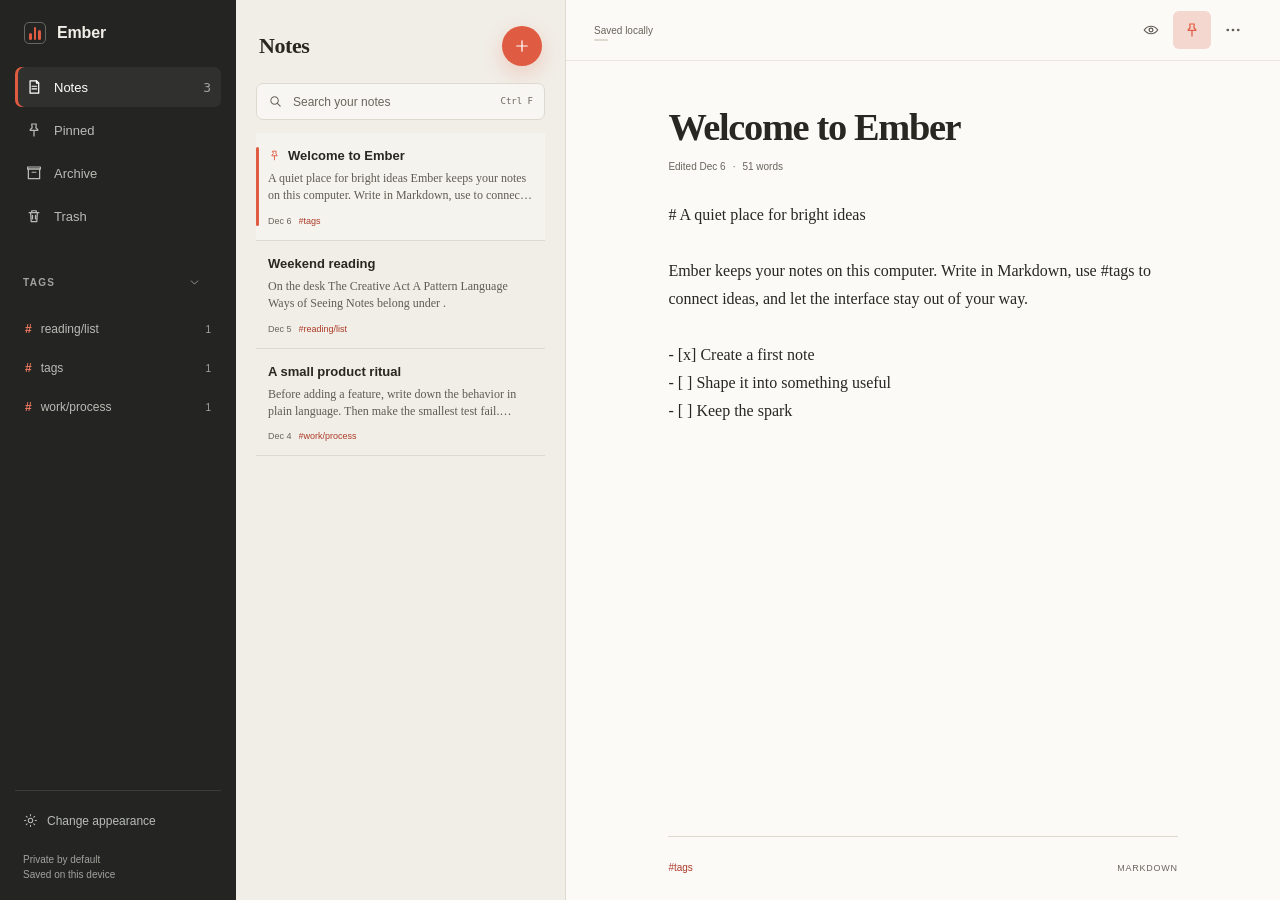
==== ui/index.html @ 850fc56f "Build Ember Notes Tauri desktop app" ====
<!doctype html>
<html lang="en" data-theme="light">
  <head>
    <meta charset="UTF-8">
    <meta name="viewport" content="width=device-width, initial-scale=1.0">
    <meta name="color-scheme" content="light dark">
    <meta name="theme-color" content="#242523">
    <title>Ember Notes</title>
    <link rel="stylesheet" href="./styles.css">
  </head>
  <body>
    <svg class="svg-defs" aria-hidden="true">
      <symbol id="i-note" viewBox="0 0 24 24"><path d="M6.75 3.75h8.5l3 3v13.5H6.75z"/><path d="M15.25 3.75v3h3M9.5 11h6M9.5 14.5h6"/></symbol>
      <symbol id="i-pin" viewBox="0 0 24 24"><path d="m9 4 6 0-.5 5 2.5 2.5v1H7v-1L9.5 9zM12 12.5V20"/></symbol>
      <symbol id="i-archive" viewBox="0 0 24 24"><path d="M4.5 6.5h15v13h-15zM3.5 4h17v3h-17zM9.5 11h5"/></symbol>
      <symbol id="i-trash" viewBox="0 0 24 24"><path d="M5.5 7.5h13M9 7.5V5h6v2.5M7.5 7.5l.8 12h7.4l.8-12M10 11v5M14 11v5"/></symbol>
      <symbol id="i-search" viewBox="0 0 24 24"><circle cx="10.5" cy="10.5" r="6"/><path d="m15 15 4.5 4.5"/></symbol>
      <symbol id="i-plus" viewBox="0 0 24 24"><path d="M12 5v14M5 12h14"/></symbol>
      <symbol id="i-chevron" viewBox="0 0 24 24"><path d="m9 6 6 6-6 6"/></symbol>
      <symbol id="i-eye" viewBox="0 0 24 24"><path d="M3 12s3.5-5 9-5 9 5 9 5-3.5 5-9 5-9-5-9-5z"/><circle cx="12" cy="12" r="2.5"/></symbol>
      <symbol id="i-edit" viewBox="0 0 24 24"><path d="M5 19h4l10-10-4-4L5 15zM13.5 6.5l4 4"/></symbol>
      <symbol id="i-more" viewBox="0 0 24 24"><circle cx="5" cy="12" r="1"/><circle cx="12" cy="12" r="1"/><circle cx="19" cy="12" r="1"/></symbol>
      <symbol id="i-sun" viewBox="0 0 24 24"><circle cx="12" cy="12" r="3.5"/><path d="M12 2.5v2M12 19.5v2M2.5 12h2M19.5 12h2M5.3 5.3l1.4 1.4M17.3 17.3l1.4 1.4M18.7 5.3l-1.4 1.4M6.7 17.3l-1.4 1.4"/></symbol>
    </svg>

    <main class="app-shell" data-mobile-pane="list">
      <aside class="library" aria-label="Library">
        <div class="brand-row">
          <div class="brand-mark" aria-hidden="true"><span></span><span></span><span></span></div>
          <strong>Ember</strong>
        </div>

        <nav class="collection-nav" aria-label="Note collections">
          <button class="nav-item is-active" data-collection="notes" aria-label="Notes" title="Notes"><svg><use href="#i-note"></use></svg><span>Notes</span><kbd id="notes-count">0</kbd></button>
          <button class="nav-item" data-collection="pinned" aria-label="Pinned notes" title="Pinned notes"><svg><use href="#i-pin"></use></svg><span>Pinned</span></button>
          <button class="nav-item" data-collection="archive" aria-label="Archived notes" title="Archived notes"><svg><use href="#i-archive"></use></svg><span>Archive</span></button>
          <button class="nav-item" data-collection="trash" aria-label="Trash" title="Trash"><svg><use href="#i-trash"></use></svg><span>Trash</span></button>
        </nav>

        <div class="section-label"><span>Tags</span><button class="plain-icon" id="clear-tag" title="Show all tags" aria-label="Show all tags"><svg><use href="#i-chevron"></use></svg></button></div>
        <nav class="tag-nav" id="tag-nav" aria-label="Tags"></nav>

        <div class="library-footer">
          <button class="theme-button" id="theme-toggle"><svg><use href="#i-sun"></use></svg><span>Change appearance</span></button>
          <p>Private by default<br><span>Saved on this device</span></p>
        </div>
      </aside>

      <section class="note-browser" aria-label="Notes">
        <header class="browser-header">
          <div class="browser-heading">
            <button class="mobile-library" id="open-library" aria-label="Open library"><svg><use href="#i-chevron"></use></svg></button>
            <div>
            <h1 id="collection-title">Notes</h1>
            </div>
          </div>
          <button class="new-note" id="new-note" title="New note (Ctrl+N)" aria-label="Create a new note"><svg><use href="#i-plus"></use></svg></button>
        </header>
        <label class="search-box">
          <svg><use href="#i-search"></use></svg>
          <input id="search-input" type="search" placeholder="Search your notes" autocomplete="off" spellcheck="false">
          <kbd>Ctrl F</kbd>
        </label>
        <div class="active-filter" id="active-filter" hidden></div>
        <div class="note-list" id="note-list" aria-label="Note results"></div>
        <div class="empty-list" id="empty-list" hidden>
          <span class="empty-spark" aria-hidden="true"></span>
          <h2>Nothing here yet</h2>
          <p>Your next thought has plenty of room.</p>
        </div>
      </section>

      <article class="editor-pane" aria-label="Editor">
        <header class="editor-toolbar">
          <button class="mobile-back" id="editor-back"><svg><use href="#i-chevron"></use></svg><span>Notes</span></button>
          <div class="save-feedback">
            <p class="save-status" aria-live="polite"><span id="save-label">Saved locally</span></p>
            <div class="save-error" id="save-error" role="alert" hidden><span>Save failed.</span><button id="retry-save">Retry</button></div>
          </div>
          <div class="toolbar-actions">
            <button class="icon-button" id="preview-toggle" title="Toggle preview" aria-label="Toggle Markdown preview"><svg><use href="#i-eye"></use></svg></button>
            <button class="icon-button" id="pin-note" title="Pin note" aria-label="Pin current note"><svg><use href="#i-pin"></use></svg></button>
            <div class="menu-wrap">
              <button class="icon-button" id="more-menu-button" title="More note actions" aria-label="More note actions" aria-expanded="false"><svg><use href="#i-more"></use></svg></button>
              <div class="action-menu" id="action-menu" hidden>
                <button id="archive-note"><svg><use href="#i-archive"></use></svg><span>Move to archive</span></button>
                <button id="trash-note" class="danger"><svg><use href="#i-trash"></use></svg><span>Move to trash</span></button>
                <button id="restore-note"><svg><use href="#i-note"></use></svg><span>Restore note</span></button>
              </div>
            </div>
          </div>
        </header>

        <div class="editor-empty" id="editor-empty" hidden>
          <div class="paper-glyph"><span></span></div>
          <h2>Select a note</h2>
          <p>Choose something from the list, or start a fresh page.</p>
          <button id="empty-new-note">Write a new note</button>
        </div>

        <div class="editor-document" id="editor-document">
          <input class="title-input" id="title-input" value="" placeholder="Untitled note" aria-label="Note title" maxlength="500">
          <div class="note-meta"><span id="note-date"></span><span aria-hidden="true">·</span><span id="word-count">0 words</span></div>
          <textarea class="body-input" id="body-input" placeholder="Begin with a thought…" aria-label="Note body" spellcheck="true"></textarea>
          <div class="markdown-preview" id="markdown-preview" hidden></div>
          <footer class="editor-footer"><div id="note-tags" class="note-tags"></div><span>Markdown</span></footer>
        </div>
      </article>
    </main>

    <div class="toast" id="toast" role="status" aria-live="polite"></div>
    <script type="module" src="./app.js"></script>
  </body>
</html>
---- ui/styles.css ----
:root {
  font-family: Inter, ui-sans-serif, -apple-system, BlinkMacSystemFont, "Segoe UI", sans-serif;
  color: #282721;
  background: #f1eee7;
  font-synthesis: none;
  --rail: #242523;
  --rail-raised: #30312e;
  --rail-muted: #b9bbb4;
  --rail-subtle: #a1a39c;
  --paper: #f1eee7;
  --canvas: #fbfaf7;
  --ink: #282721;
  --muted: #5f5c55;
  --faint: #69655d;
  --rule: #ded9cf;
  --ember: #df5b42;
  --ember-text: #ad3b29;
  --ember-soft: #f4d7cf;
  --focus: #e27560;
  --shadow: 0 18px 45px rgba(43, 37, 29, 0.08);
}

[data-theme="dark"] {
  --paper: #292a27;
  --canvas: #20211f;
  --ink: #ece8df;
  --muted: #a9a59c;
  --faint: #b7b3aa;
  --rule: #3b3d39;
  --ember-soft: #53332c;
  --ember-text: #f18a75;
  --shadow: none;
}

* { box-sizing: border-box; }
html, body { width: 100%; height: 100%; margin: 0; overflow: hidden; }
button, input, textarea { font: inherit; }
button { color: inherit; }
button:focus-visible, input:focus-visible, textarea:focus-visible { outline: 2px solid var(--focus); outline-offset: 2px; }
.svg-defs { position: absolute; width: 0; height: 0; }
svg { width: 18px; height: 18px; fill: none; stroke: currentColor; stroke-width: 1.65; stroke-linecap: round; stroke-linejoin: round; }

.app-shell { display: grid; grid-template-columns: 236px 330px minmax(420px, 1fr); height: 100%; min-height: 0; }
.library { display: flex; flex-direction: column; min-width: 0; padding: 22px 15px 18px; color: #f1eee7; background: var(--rail); }
.brand-row { display: flex; align-items: center; gap: 11px; padding: 0 9px 23px; font-size: 16px; letter-spacing: -0.01em; }
.brand-mark { position: relative; display: flex; align-items: flex-end; gap: 2px; width: 22px; height: 22px; padding: 3px 4px; border: 1px solid #666861; border-radius: 5px; }
.brand-mark span { width: 3px; border-radius: 2px; background: var(--ember); }
.brand-mark span:nth-child(1) { height: 7px; }
.brand-mark span:nth-child(2) { height: 13px; }
.brand-mark span:nth-child(3) { height: 10px; }
.collection-nav, .tag-nav { display: grid; gap: 3px; }
.nav-item, .tag-item, .theme-button { display: flex; align-items: center; width: 100%; border: 0; background: transparent; color: var(--rail-muted); cursor: pointer; text-align: left; }
.nav-item { gap: 11px; min-height: 40px; padding: 0 10px; border-radius: 7px; font-size: 13px; }
.nav-item:hover, .nav-item.is-active, .tag-item:hover, .tag-item.is-active { color: #fff; background: var(--rail-raised); }
.nav-item.is-active { box-shadow: inset 3px 0 var(--ember); }
.nav-item kbd { margin-left: auto; border: 0; background: none; color: var(--rail-subtle); font: 11px/1 inherit; }
.section-label { display: flex; align-items: center; justify-content: space-between; margin: 27px 8px 10px; color: var(--rail-subtle); font-size: 10px; font-weight: 700; letter-spacing: 0.13em; text-transform: uppercase; }
.plain-icon { display: grid; place-items: center; width: 38px; height: 38px; padding: 0; border: 0; background: none; color: var(--rail-subtle); cursor: pointer; }
.plain-icon svg { width: 13px; height: 13px; transform: rotate(90deg); }
.tag-nav { overflow: auto; min-height: 0; }
.tag-item { gap: 9px; min-height: 36px; padding: 0 10px; border-radius: 6px; font-size: 12px; }
.tag-item::before { content: "#"; color: #f07861; font-weight: 600; }
.tag-item span:last-child { margin-left: auto; color: var(--rail-subtle); font-size: 10px; }
.library-footer { margin-top: auto; padding: 16px 8px 0; border-top: 1px solid #3a3c38; }
.theme-button { gap: 9px; padding: 6px 0; font-size: 12px; }
.theme-button:hover { color: #fff; }
.theme-button svg { width: 15px; height: 15px; }
.library-footer p { margin: 18px 0 0; color: var(--rail-subtle); font-size: 10px; line-height: 1.5; }
.library-footer p span { color: var(--rail-subtle); }

.note-browser { position: relative; display: flex; flex-direction: column; min-width: 0; min-height: 0; padding: 26px 20px 16px; background: var(--paper); border-right: 1px solid var(--rule); }
.browser-header { display: flex; align-items: center; justify-content: space-between; padding: 0 3px 17px; }
.browser-heading { display: flex; align-items: center; gap: 9px; }
.mobile-library, .mobile-back { display: none; }
.browser-header h1 { margin: 0; font: 600 22px/1.2 Georgia, "Times New Roman", serif; letter-spacing: -0.02em; }
.new-note { display: grid; place-items: center; width: 40px; height: 40px; padding: 0; border: 0; border-radius: 50%; background: var(--ember); color: #fff; box-shadow: 0 7px 20px rgba(223, 91, 66, 0.24); cursor: pointer; }
.new-note:hover { background: #c94d37; transform: translateY(-1px); }
.search-box { display: flex; align-items: center; gap: 8px; height: 37px; padding: 0 11px; border: 1px solid var(--rule); border-radius: 7px; background: color-mix(in srgb, var(--canvas) 72%, transparent); color: var(--faint); }
.search-box:focus-within { border-color: var(--focus); box-shadow: 0 0 0 3px color-mix(in srgb, var(--focus) 14%, transparent); }
.search-box svg { width: 15px; height: 15px; }
.search-box input { min-width: 0; flex: 1; border: 0; outline: 0; background: transparent; color: var(--ink); font-size: 12px; }
.search-box input::placeholder { color: var(--faint); }
.search-box kbd { color: var(--faint); font: 9px/1 ui-monospace, monospace; }
.active-filter { margin-top: 11px; color: var(--ember-text); font-size: 11px; }
.note-list { min-height: 0; margin: 13px -7px 0; overflow-y: auto; padding: 0 7px 20px; scrollbar-width: thin; scrollbar-color: var(--rule) transparent; }
.note-card { position: relative; width: 100%; margin: 0; padding: 15px 12px 14px; border: 0; border-bottom: 1px solid var(--rule); background: transparent; color: var(--ink); cursor: pointer; text-align: left; }
.note-card:hover { background: color-mix(in srgb, var(--canvas) 55%, transparent); }
.note-card.is-selected { background: color-mix(in srgb, var(--canvas) 40%, transparent); }
.note-card.is-selected::before { content: ""; position: absolute; left: 0; top: 14px; bottom: 14px; width: 3px; border-radius: 2px; background: var(--ember); }
.note-card-title { display: flex; align-items: center; gap: 7px; min-width: 0; font-size: 13px; font-weight: 650; }
.note-card-title span { overflow: hidden; text-overflow: ellipsis; white-space: nowrap; }
.note-card-title svg { width: 13px; height: 13px; flex: none; color: var(--ember); }
.note-card p { display: -webkit-box; margin: 7px 0 11px; overflow: hidden; color: var(--muted); font-family: Georgia, "Times New Roman", serif; font-size: 12px; line-height: 1.45; -webkit-box-orient: vertical; -webkit-line-clamp: 2; }
.note-card-meta { display: flex; align-items: center; gap: 7px; color: var(--faint); font-size: 9px; }
.note-card-meta .mini-tag { overflow: hidden; text-overflow: ellipsis; white-space: nowrap; color: var(--ember-text); }
.empty-list { margin: auto; padding: 40px 20px; text-align: center; }
.empty-spark { display: block; width: 7px; height: 25px; margin: 0 auto 17px; border-radius: 5px; background: var(--ember); transform: rotate(8deg); }
.empty-list h2 { margin: 0; font: 600 18px/1.2 Georgia, serif; }
.empty-list p { margin: 7px 0 0; color: var(--muted); font-size: 11px; }

.editor-pane { position: relative; min-width: 0; min-height: 0; background: var(--canvas); }
.editor-toolbar { position: absolute; z-index: 3; top: 0; left: 0; right: 0; display: flex; align-items: center; justify-content: space-between; height: 61px; padding: 0 28px; border-bottom: 1px solid color-mix(in srgb, var(--rule) 60%, transparent); background: color-mix(in srgb, var(--canvas) 94%, transparent); }
.save-feedback { position: relative; min-width: 95px; }
.save-status { position: relative; display: inline-flex; margin: 0; padding-bottom: 5px; color: var(--faint); font-size: 10px; }
.save-status::after { content: ""; position: absolute; left: 0; bottom: 0; width: 14px; height: 2px; border-radius: 2px; background: var(--rule); transition: width 320ms ease, background-color 180ms ease; }
.save-status.is-saving::after { width: 100%; }
.save-status.is-saved-pulse::after { animation: saved-pulse 420ms ease-out both; }
@keyframes saved-pulse {
  0% { width: 100%; background: var(--ember); }
  100% { width: 14px; background: var(--rule); }
}
.save-error { position: absolute; top: 20px; left: 0; display: flex; align-items: center; gap: 7px; white-space: nowrap; color: #9b3325; font-size: 10px; }
.save-error button { padding: 0; border: 0; border-bottom: 1px solid currentColor; background: transparent; color: inherit; cursor: pointer; font-weight: 700; }
.toolbar-actions { display: flex; align-items: center; gap: 3px; }
.icon-button { display: grid; place-items: center; width: 38px; height: 38px; padding: 0; border: 0; border-radius: 6px; background: transparent; color: var(--muted); cursor: pointer; }
.icon-button:hover, .icon-button.is-active { color: var(--ember); background: var(--ember-soft); }
.menu-wrap { position: relative; }
.action-menu { position: absolute; z-index: 8; top: 41px; right: 0; width: 176px; padding: 6px; border: 1px solid var(--rule); border-radius: 8px; background: var(--canvas); box-shadow: 0 14px 34px rgba(31, 29, 24, 0.16); }
.action-menu button { display: flex; align-items: center; gap: 9px; width: 100%; padding: 9px; border: 0; border-radius: 5px; background: transparent; color: var(--ink); cursor: pointer; font-size: 11px; text-align: left; }
.action-menu button:hover { background: var(--paper); }
.action-menu button.danger { color: #be4a39; }
.action-menu svg { width: 15px; height: 15px; }
.editor-document { height: 100%; min-height: 0; padding: 105px clamp(38px, 8vw, 112px) 27px; display: grid; grid-template-rows: auto auto minmax(180px, 1fr) auto; }
.title-input { width: 100%; padding: 0; border: 0; outline: 0; background: transparent; color: var(--ink); font: 600 clamp(27px, 3vw, 39px)/1.15 Georgia, "Times New Roman", serif; letter-spacing: -0.035em; }
.title-input::placeholder { color: var(--faint); }
.note-meta { display: flex; gap: 7px; margin: 12px 0 29px; color: var(--faint); font-size: 10px; }
.body-input { width: 100%; min-height: 0; resize: none; padding: 0 9px 0 0; border: 0; outline: 0; background: transparent; color: var(--ink); font: 16px/1.75 Georgia, "Times New Roman", serif; caret-color: var(--ember); scrollbar-width: thin; scrollbar-color: var(--rule) transparent; }
.body-input::placeholder { color: var(--faint); }
.markdown-preview { min-height: 0; overflow-y: auto; color: var(--ink); font: 16px/1.75 Georgia, "Times New Roman", serif; }
.markdown-preview h1, .markdown-preview h2, .markdown-preview h3, .markdown-preview h4 { margin: 1.3em 0 0.45em; line-height: 1.2; letter-spacing: -0.02em; }
.markdown-preview h1:first-child, .markdown-preview h2:first-child { margin-top: 0; }
.markdown-preview p { margin: 0 0 1em; }
.markdown-preview a { color: var(--ember-text); text-decoration-thickness: 1px; text-underline-offset: 3px; }
.markdown-preview blockquote { margin: 1.4em 0; padding-left: 1em; border-left: 2px solid var(--ember); color: var(--muted); font-style: italic; }
.markdown-preview ul { margin: 0 0 1em; padding-left: 1.2em; }
.markdown-preview li { margin: 0.25em 0; }
.markdown-preview li.task { display: flex; align-items: baseline; gap: 8px; list-style: none; margin-left: -1.2em; }
.markdown-preview input { accent-color: var(--ember); }
.markdown-preview code { padding: 0.13em 0.32em; border-radius: 3px; background: var(--paper); font: 0.86em ui-monospace, SFMono-Regular, Consolas, monospace; }
.markdown-preview pre { padding: 15px; overflow-x: auto; border: 1px solid var(--rule); background: var(--paper); }
.markdown-preview pre code { padding: 0; background: none; }
.editor-footer { display: flex; align-items: flex-end; justify-content: space-between; gap: 20px; min-height: 37px; padding-top: 14px; border-top: 1px solid var(--rule); color: var(--faint); font-size: 9px; letter-spacing: 0.08em; text-transform: uppercase; }
.note-tags { display: flex; flex-wrap: wrap; gap: 7px; letter-spacing: 0; text-transform: none; }
.note-tags button { padding: 0; border: 0; background: transparent; color: var(--ember-text); cursor: pointer; font-size: 10px; }
.editor-empty { position: absolute; inset: 61px 0 0; display: grid; place-content: center; justify-items: center; padding: 28px; text-align: center; }
.paper-glyph { position: relative; width: 48px; height: 60px; margin-bottom: 20px; border: 1px solid var(--rule); background: var(--paper); box-shadow: 8px 8px 0 color-mix(in srgb, var(--rule) 55%, transparent); }
.paper-glyph::after { content: ""; position: absolute; left: 11px; right: 11px; top: 17px; height: 1px; background: var(--ember); box-shadow: 0 9px var(--rule), 0 18px var(--rule); }
.editor-empty h2 { margin: 0; font: 600 23px/1.2 Georgia, serif; }
.editor-empty p { margin: 9px 0 19px; color: var(--muted); font: 14px/1.5 Georgia, serif; }
.editor-empty button { padding: 9px 14px; border: 1px solid var(--ember); border-radius: 5px; background: transparent; color: var(--ember); cursor: pointer; font-size: 11px; }
.toast { position: fixed; z-index: 20; left: 50%; bottom: 22px; transform: translate(-50%, 16px); padding: 9px 13px; border-radius: 6px; background: #20211f; color: #fff; box-shadow: 0 10px 30px rgba(0,0,0,.24); font-size: 11px; opacity: 0; pointer-events: none; transition: 180ms ease; }
.toast.is-visible { opacity: 1; transform: translate(-50%, 0); }
[hidden] { display: none !important; }

@media (max-width: 900px) {
  .app-shell { grid-template-columns: 72px 290px minmax(360px, 1fr); }
  .library { padding-inline: 10px; }
  .brand-row { justify-content: center; padding-inline: 0; }
  .brand-row strong, .nav-item span, .nav-item kbd, .section-label span, .tag-item span, .library-footer { display: none; }
  .nav-item { justify-content: center; padding: 0; }
  .section-label { justify-content: center; margin-inline: 0; }
  .tag-item { justify-content: center; padding: 0; }
  .tag-item::before { font-size: 15px; }
}

@media (max-width: 680px) {
  html, body { overflow: hidden; }
  .app-shell { display: block; height: 100%; }
  .library, .note-browser, .editor-pane { position: fixed; inset: 0; width: 100%; height: 100%; }
  .app-shell[data-mobile-pane="list"] .library,
  .app-shell[data-mobile-pane="list"] .editor-pane,
  .app-shell[data-mobile-pane="library"] .note-browser,
  .app-shell[data-mobile-pane="library"] .editor-pane,
  .app-shell[data-mobile-pane="editor"] .library,
  .app-shell[data-mobile-pane="editor"] .note-browser { display: none; }
  .library { padding: 22px 18px 18px; }
  .brand-row { justify-content: flex-start; padding-inline: 9px; }
  .brand-row strong, .nav-item span, .nav-item kbd, .section-label span, .tag-item span, .library-footer { display: initial; }
  .nav-item, .tag-item { justify-content: flex-start; min-height: 44px; padding: 0 12px; }
  .nav-item kbd, .tag-item span:last-child { display: block; margin-left: auto; }
  .section-label { justify-content: space-between; margin-inline: 8px; }
  .library-footer { display: block; }
  .note-browser { border-right: 0; padding-inline: 18px; }
  .mobile-library { display: grid; place-items: center; width: 44px; height: 44px; margin-left: -10px; padding: 0; border: 0; background: transparent; color: var(--ember-text); cursor: pointer; }
  .mobile-library svg { transform: rotate(180deg); }
  .new-note, .icon-button, .plain-icon { width: 44px; height: 44px; }
  .theme-button, .note-tags button, .action-menu button { min-height: 44px; }
  .editor-pane { z-index: 10; }
  .editor-toolbar { padding: 0 17px; }
  .mobile-back { display: flex; align-items: center; gap: 3px; width: 62px; height: 44px; margin-left: -9px; padding: 0; border: 0; background: transparent; color: var(--ember-text); cursor: pointer; font-size: 11px; }
  .mobile-back svg { width: 15px; height: 15px; transform: rotate(180deg); }
  .save-feedback { margin-right: auto; }
  .editor-document { padding-inline: 27px; }
}

@media (prefers-reduced-motion: reduce) {
  *, *::before, *::after { scroll-behavior: auto !important; transition-duration: 0.01ms !important; }
  .save-status.is-saved-pulse::after { animation: none; }
}
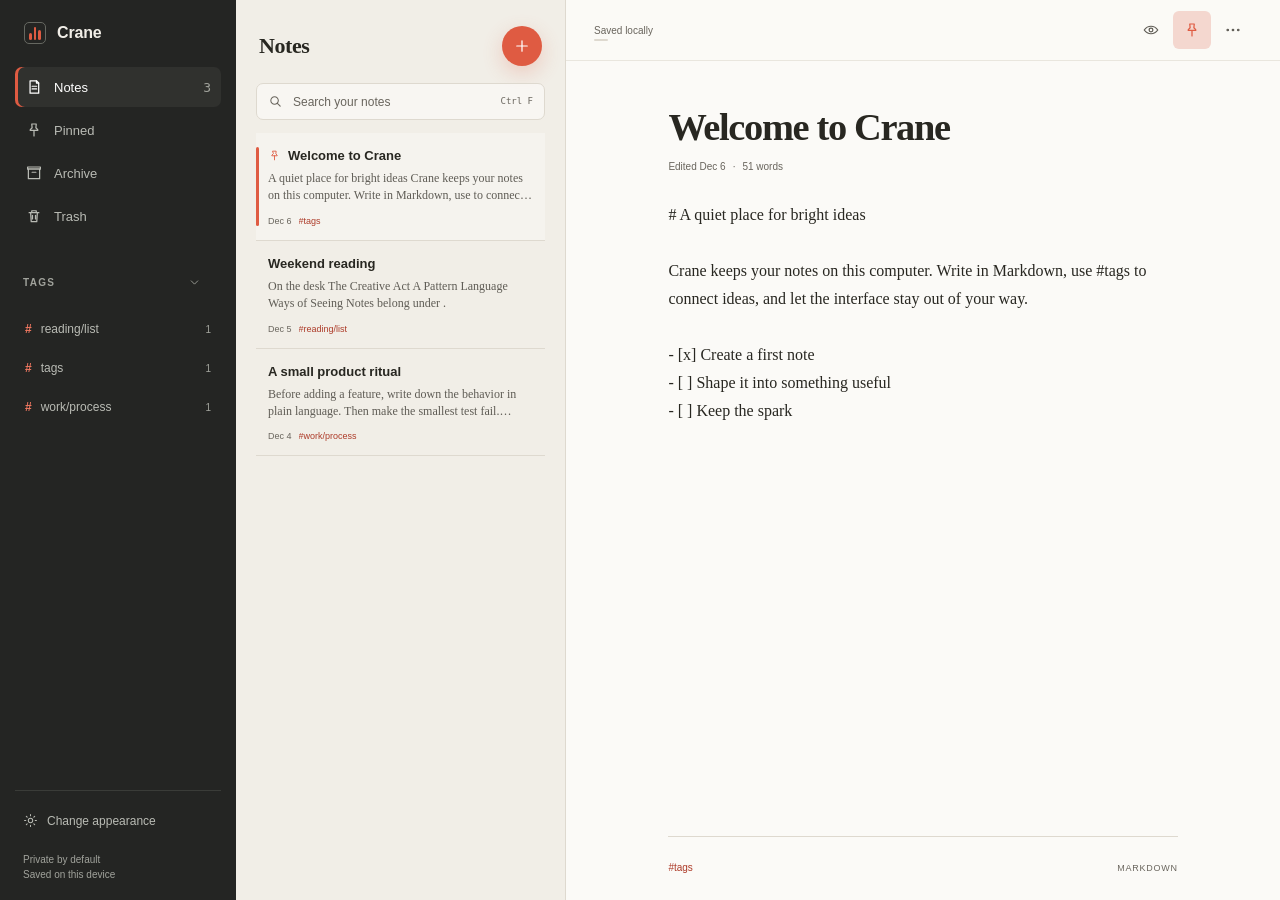
==== commit 4a10d0db: "Rename app to Crane" ====
--- a/ui/index.html
+++ b/ui/index.html
@@ -5,7 +5,7 @@
     <meta name="viewport" content="width=device-width, initial-scale=1.0">
     <meta name="color-scheme" content="light dark">
     <meta name="theme-color" content="#242523">
-    <title>Ember Notes</title>
+    <title>Crane</title>
     <link rel="stylesheet" href="./styles.css">
   </head>
   <body>
@@ -27,7 +27,7 @@
       <aside class="library" aria-label="Library">
         <div class="brand-row">
           <div class="brand-mark" aria-hidden="true"><span></span><span></span><span></span></div>
-          <strong>Ember</strong>
+          <strong>Crane</strong>
         </div>
 
         <nav class="collection-nav" aria-label="Note collections">
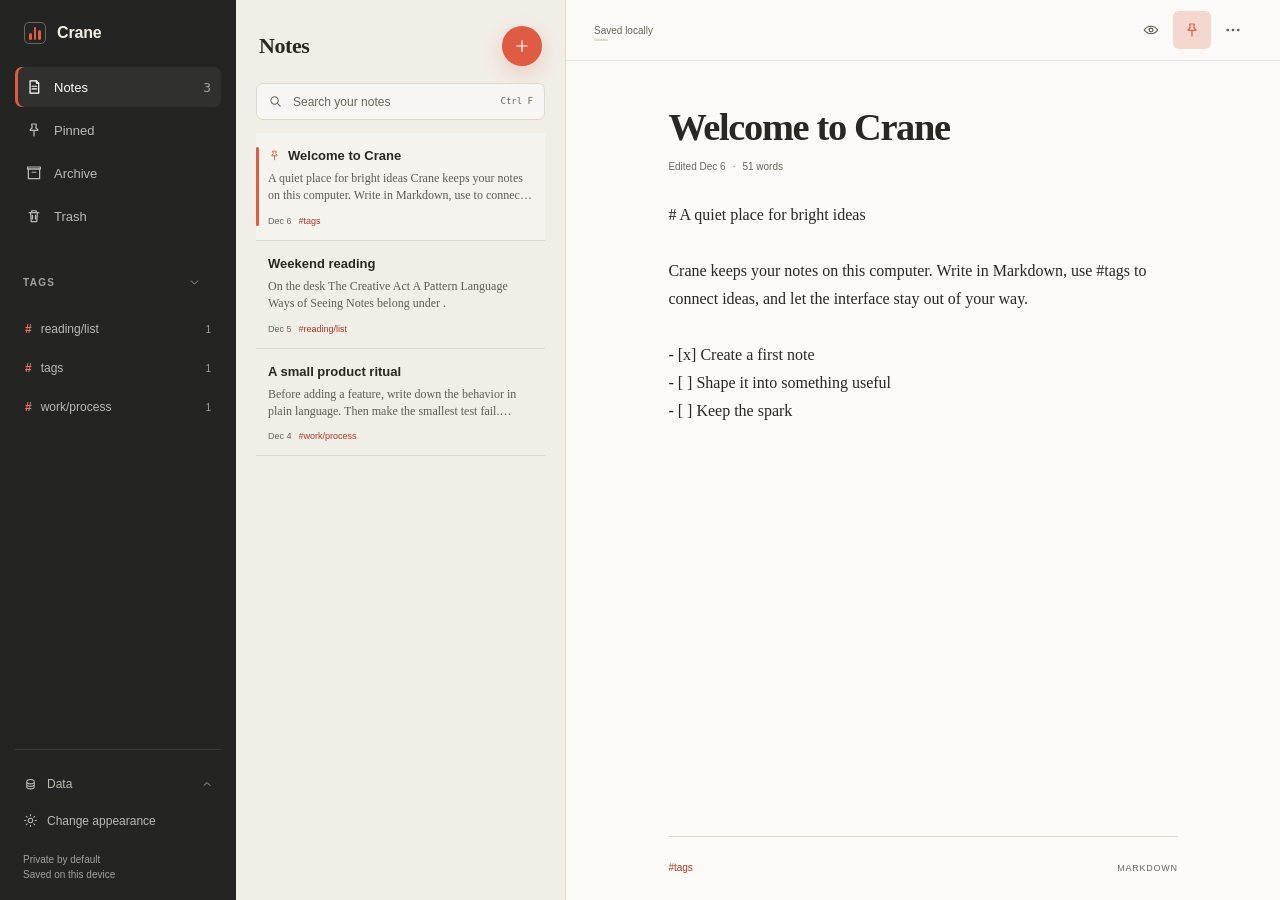
==== commit 7033fcf2: "feat: add data transfer interface" ====
--- a/ui/index.html
+++ b/ui/index.html
@@ -21,6 +21,9 @@
       <symbol id="i-edit" viewBox="0 0 24 24"><path d="M5 19h4l10-10-4-4L5 15zM13.5 6.5l4 4"/></symbol>
       <symbol id="i-more" viewBox="0 0 24 24"><circle cx="5" cy="12" r="1"/><circle cx="12" cy="12" r="1"/><circle cx="19" cy="12" r="1"/></symbol>
       <symbol id="i-sun" viewBox="0 0 24 24"><circle cx="12" cy="12" r="3.5"/><path d="M12 2.5v2M12 19.5v2M2.5 12h2M19.5 12h2M5.3 5.3l1.4 1.4M17.3 17.3l1.4 1.4M18.7 5.3l-1.4 1.4M6.7 17.3l-1.4 1.4"/></symbol>
+      <symbol id="i-import" viewBox="0 0 24 24"><path d="M12 3.5v11M8 10.5l4 4 4-4M5 16.5v3h14v-3"/></symbol>
+      <symbol id="i-export" viewBox="0 0 24 24"><path d="M12 15V4M8 8l4-4 4 4M5 16.5v3h14v-3"/></symbol>
+      <symbol id="i-backup" viewBox="0 0 24 24"><path d="M6 7.5C6 5.6 8.7 4 12 4s6 1.6 6 3.5S15.3 11 12 11 6 9.4 6 7.5zM6 7.5v4c0 1.9 2.7 3.5 6 3.5s6-1.6 6-3.5v-4M6 11.5v4c0 1.9 2.7 3.5 6 3.5s6-1.6 6-3.5v-4"/></symbol>
     </svg>
 
     <main class="app-shell" data-mobile-pane="list">
@@ -41,6 +44,15 @@
         <nav class="tag-nav" id="tag-nav" aria-label="Tags"></nav>
 
         <div class="library-footer">
+          <div class="data-menu-wrap">
+            <button class="theme-button data-menu-button" id="data-menu-button" aria-label="Data actions" aria-expanded="false" aria-controls="data-menu"><svg><use href="#i-backup"></use></svg><span class="button-label">Data</span><svg class="menu-chevron"><use href="#i-chevron"></use></svg></button>
+            <div class="data-menu" id="data-menu" role="menu" hidden>
+              <button class="transfer-action" id="import-markdown" role="menuitem"><svg><use href="#i-import"></use></svg><span>Import Markdown</span></button>
+              <button class="transfer-action" id="export-library" role="menuitem"><svg><use href="#i-export"></use></svg><span>Export Library</span></button>
+              <button class="transfer-action" id="create-backup" role="menuitem"><svg><use href="#i-backup"></use></svg><span>Create Backup</span></button>
+              <button class="transfer-action" id="inspect-backup" role="menuitem"><svg><use href="#i-backup"></use></svg><span>Restore Backup</span></button>
+            </div>
+          </div>
           <button class="theme-button" id="theme-toggle"><svg><use href="#i-sun"></use></svg><span>Change appearance</span></button>
           <p>Private by default<br><span>Saved on this device</span></p>
         </div>
@@ -83,6 +95,7 @@
             <div class="menu-wrap">
               <button class="icon-button" id="more-menu-button" title="More note actions" aria-label="More note actions" aria-expanded="false"><svg><use href="#i-more"></use></svg></button>
               <div class="action-menu" id="action-menu" hidden>
+                <button class="transfer-action" id="export-note"><svg><use href="#i-export"></use></svg><span>Export note</span></button>
                 <button id="archive-note"><svg><use href="#i-archive"></use></svg><span>Move to archive</span></button>
                 <button id="trash-note" class="danger"><svg><use href="#i-trash"></use></svg><span>Move to trash</span></button>
                 <button id="restore-note"><svg><use href="#i-note"></use></svg><span>Restore note</span></button>
@@ -108,6 +121,24 @@
       </article>
     </main>
 
+    <dialog class="restore-dialog" id="restore-dialog" aria-labelledby="restore-dialog-title" aria-describedby="restore-dialog-description">
+      <form method="dialog" class="restore-dialog-sheet">
+        <h2 id="restore-dialog-title">Replace this library?</h2>
+        <p id="restore-dialog-description">Crane will first save a safety backup, then replace every note in this library with the selected backup.</p>
+        <dl class="restore-summary">
+          <div><dt>Backup created</dt><dd id="restore-backup-date">—</dd></div>
+          <div><dt>Total</dt><dd id="restore-total">0</dd></div>
+          <div><dt>Active</dt><dd id="restore-active">0</dd></div>
+          <div><dt>Archived</dt><dd id="restore-archived">0</dd></div>
+          <div><dt>Trash</dt><dd id="restore-trashed">0</dd></div>
+        </dl>
+        <div class="dialog-actions">
+          <button id="cancel-restore" value="cancel">Cancel</button>
+          <button id="confirm-restore" class="danger transfer-action" type="button">Replace library</button>
+        </div>
+      </form>
+    </dialog>
+
     <div class="toast" id="toast" role="status" aria-live="polite"></div>
     <script type="module" src="./app.js"></script>
   </body>
--- a/ui/styles.css
+++ b/ui/styles.css
@@ -37,6 +37,8 @@
 button, input, textarea { font: inherit; }
 button { color: inherit; }
 button:focus-visible, input:focus-visible, textarea:focus-visible { outline: 2px solid var(--focus); outline-offset: 2px; }
+button:disabled { cursor: wait; opacity: 0.48; }
+::selection { background: var(--ember-soft); color: var(--ink); }
 .svg-defs { position: absolute; width: 0; height: 0; }
 svg { width: 18px; height: 18px; fill: none; stroke: currentColor; stroke-width: 1.65; stroke-linecap: round; stroke-linejoin: round; }
 
@@ -65,6 +67,14 @@
 .theme-button { gap: 9px; padding: 6px 0; font-size: 12px; }
 .theme-button:hover { color: #fff; }
 .theme-button svg { width: 15px; height: 15px; }
+.data-menu-wrap { position: relative; margin-bottom: 5px; }
+.data-menu-button { min-height: 36px; }
+.data-menu-button .menu-chevron { width: 12px; height: 12px; margin-left: auto; transform: rotate(-90deg); }
+.data-menu { position: absolute; z-index: 12; left: 0; bottom: 42px; width: 190px; padding: 6px; border: 1px solid var(--rule); border-radius: 8px; background: var(--canvas); color: var(--ink); box-shadow: 0 14px 34px rgba(31, 29, 24, 0.2); }
+.data-menu button { display: flex; align-items: center; gap: 9px; width: 100%; min-height: 36px; padding: 8px 9px; border: 0; border-radius: 5px; background: transparent; color: var(--ink); cursor: pointer; font-size: 11px; text-align: left; }
+.data-menu button:hover { background: var(--paper); }
+.data-menu button:disabled { cursor: wait; }
+.data-menu svg { width: 15px; height: 15px; }
 .library-footer p { margin: 18px 0 0; color: var(--rail-subtle); font-size: 10px; line-height: 1.5; }
 .library-footer p span { color: var(--rail-subtle); }
 
@@ -148,19 +158,37 @@
 .editor-empty h2 { margin: 0; font: 600 23px/1.2 Georgia, serif; }
 .editor-empty p { margin: 9px 0 19px; color: var(--muted); font: 14px/1.5 Georgia, serif; }
 .editor-empty button { padding: 9px 14px; border: 1px solid var(--ember); border-radius: 5px; background: transparent; color: var(--ember); cursor: pointer; font-size: 11px; }
+.restore-dialog { width: min(448px, calc(100vw - 32px)); padding: 0; border: 1px solid var(--rule); border-radius: 8px; background: var(--canvas); color: var(--ink); box-shadow: 0 18px 48px rgba(20, 19, 16, 0.28); }
+.restore-dialog::backdrop { background: rgba(25, 24, 21, 0.58); }
+.restore-dialog-sheet { padding: 25px; }
+.restore-dialog h2 { margin: 0 0 9px; font: 600 23px/1.2 Georgia, "Times New Roman", serif; letter-spacing: -0.02em; }
+.restore-dialog p { margin: 0; color: var(--muted); font: 14px/1.55 Georgia, "Times New Roman", serif; }
+.restore-summary { margin: 23px 0 0; border-top: 1px solid var(--rule); }
+.restore-summary div { display: flex; align-items: baseline; justify-content: space-between; gap: 24px; padding: 10px 0; border-bottom: 1px solid var(--rule); }
+.restore-summary dt { color: var(--muted); font-size: 11px; }
+.restore-summary dd { margin: 0; font-size: 12px; font-variant-numeric: tabular-nums; }
+.dialog-actions { display: flex; justify-content: flex-end; gap: 8px; margin-top: 23px; }
+.dialog-actions button { min-height: 38px; padding: 0 14px; border: 1px solid var(--rule); border-radius: 6px; background: transparent; color: var(--ink); cursor: pointer; font-size: 11px; font-weight: 650; }
+.dialog-actions button:hover { background: var(--paper); }
+.dialog-actions button.danger { border-color: #be4a39; background: #be4a39; color: #fff; }
+.dialog-actions button.danger:hover { background: #a83d2f; }
 .toast { position: fixed; z-index: 20; left: 50%; bottom: 22px; transform: translate(-50%, 16px); padding: 9px 13px; border-radius: 6px; background: #20211f; color: #fff; box-shadow: 0 10px 30px rgba(0,0,0,.24); font-size: 11px; opacity: 0; pointer-events: none; transition: 180ms ease; }
 .toast.is-visible { opacity: 1; transform: translate(-50%, 0); }
+.toast.is-error { background: #7f2b21; }
 [hidden] { display: none !important; }
 
 @media (max-width: 900px) {
   .app-shell { grid-template-columns: 72px 290px minmax(360px, 1fr); }
   .library { padding-inline: 10px; }
   .brand-row { justify-content: center; padding-inline: 0; }
-  .brand-row strong, .nav-item span, .nav-item kbd, .section-label span, .tag-item span, .library-footer { display: none; }
+  .brand-row strong, .nav-item span, .nav-item kbd, .section-label span, .tag-item span, .library-footer p, .theme-button span, .data-menu-button .menu-chevron { display: none; }
   .nav-item { justify-content: center; padding: 0; }
   .section-label { justify-content: center; margin-inline: 0; }
   .tag-item { justify-content: center; padding: 0; }
   .tag-item::before { font-size: 15px; }
+  .library-footer { padding-inline: 0; }
+  .theme-button, .data-menu-button { justify-content: center; }
+  .data-menu { left: 48px; bottom: 0; }
 }
 
 @media (max-width: 680px) {
@@ -175,16 +203,20 @@
   .app-shell[data-mobile-pane="editor"] .note-browser { display: none; }
   .library { padding: 22px 18px 18px; }
   .brand-row { justify-content: flex-start; padding-inline: 9px; }
-  .brand-row strong, .nav-item span, .nav-item kbd, .section-label span, .tag-item span, .library-footer { display: initial; }
+  .brand-row strong, .nav-item span, .nav-item kbd, .section-label span, .tag-item span, .theme-button span, .data-menu-button .menu-chevron { display: initial; }
   .nav-item, .tag-item { justify-content: flex-start; min-height: 44px; padding: 0 12px; }
   .nav-item kbd, .tag-item span:last-child { display: block; margin-left: auto; }
   .section-label { justify-content: space-between; margin-inline: 8px; }
-  .library-footer { display: block; }
+  .library-footer { display: block; padding-inline: 8px; }
+  .theme-button, .data-menu-button { justify-content: flex-start; }
+  .data-menu { left: 0; bottom: 46px; }
   .note-browser { border-right: 0; padding-inline: 18px; }
   .mobile-library { display: grid; place-items: center; width: 44px; height: 44px; margin-left: -10px; padding: 0; border: 0; background: transparent; color: var(--ember-text); cursor: pointer; }
   .mobile-library svg { transform: rotate(180deg); }
   .new-note, .icon-button, .plain-icon { width: 44px; height: 44px; }
   .theme-button, .note-tags button, .action-menu button { min-height: 44px; }
+  .data-menu button, .data-menu-button { min-height: 44px; }
+  .dialog-actions button { min-height: 44px; }
   .editor-pane { z-index: 10; }
   .editor-toolbar { padding: 0 17px; }
   .mobile-back { display: flex; align-items: center; gap: 3px; width: 62px; height: 44px; margin-left: -9px; padding: 0; border: 0; background: transparent; color: var(--ember-text); cursor: pointer; font-size: 11px; }
